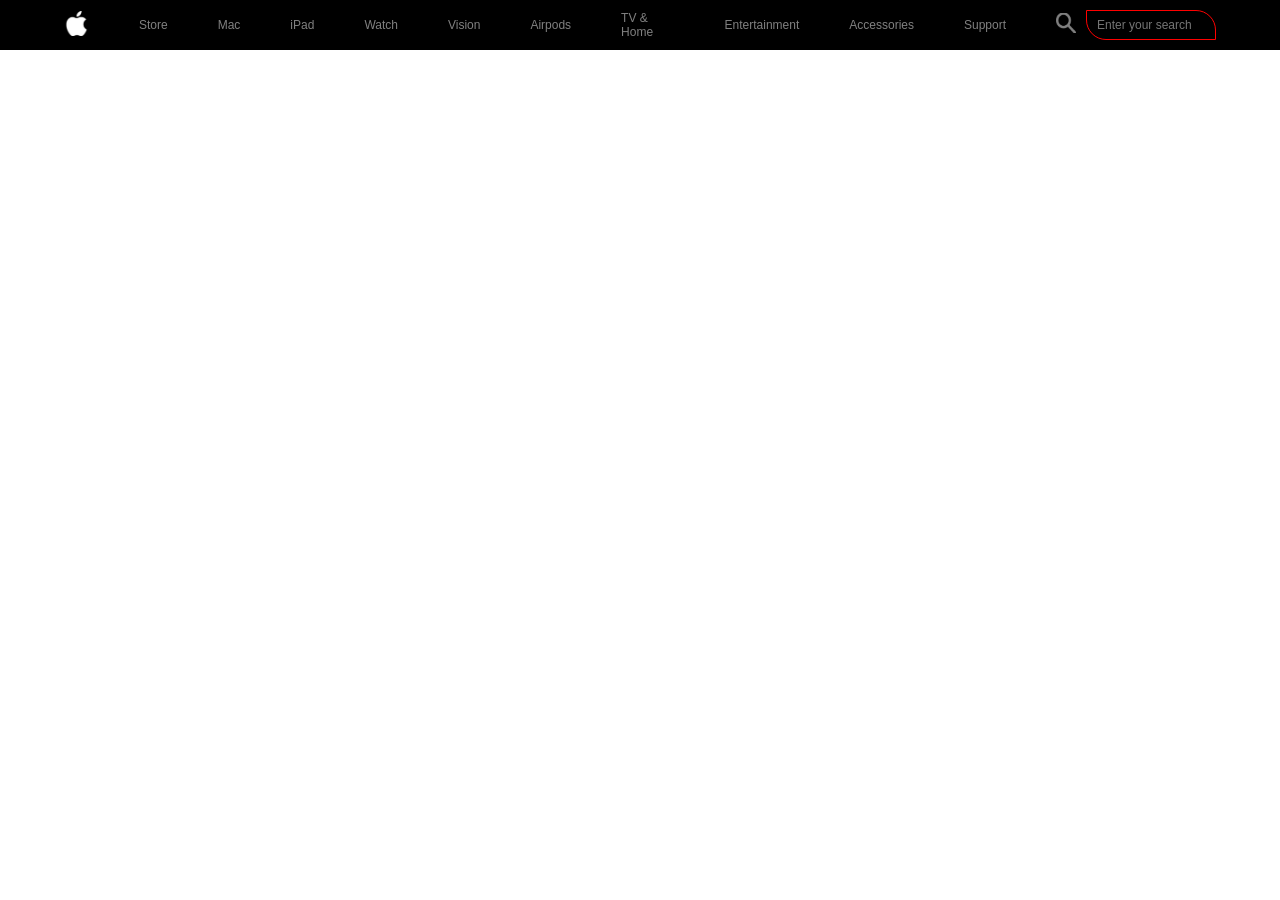
==== Apple-websites-assignment-9/index.html @ 5886b8c4 "process" ====
<!DOCTYPE html>
<html lang="en">
<head>
    <meta charset="UTF-8">
    <meta name="viewport" content="width=device-width, initial-scale=1.0">
    <title>Document</title>
    <link rel="stylesheet" href="style.css">
</head>
<body>
    <div class="container">
        <nav>
            <div class="navbar">
            <div class="logo">
                <img src="download.png" alt="">
            </div>
            <div class="list">
                <ul>
                    <li>Store</li>
                    <li>Mac</li>
                    <li>iPad</li>
                    <li>Watch</li>
                    <li>Vision</li>
                    <li>Airpods</li>
                    <li>TV & Home</li>
                    <li>Entertainment</li>
                    <li>Accessories</li>
                    <li>Support</li>
                </ul>

                <div class="search">
                    <div class="icon-search">
                        <img src="download (3).png" alt="">
                    </div>
                    <div class="search-input">
                        <input type="search" placeholder="Enter your search">
                    </div>
                </div>
            </div>
            </div>
        </nav>

        <div class="banner"></div>
    </div>
</body>
</html>
---- Apple-websites-assignment-9/style.css ----
* {
    padding: 0px;
    margin: 0px;
}

.container {
    width: 100%;
}

nav {
    width: 100%;
    height: 50px;
    background-color: black;
}

.navbar {
    width: 90%;
    height: 50px;
    display: flex;
    gap: 50px;
    margin: auto;
    align-items: center;
}

.list>ul {
    display: flex;
    gap: 50px;
    color:gray;
    font-size: 12px;
    align-items: center;
    font-family: arial;
    list-style: none;
}

.list>ul>li:hover{
    color: white;
    /* transform: calc(10px); */
}

.list {
    display: flex;
    gap: 50px;

}

.logo>img {
    width: 25px;
    height: 25px;
}
.search{
    display: flex;
    align-items: center;
    gap: 10px;
}
.icon-search>img{
    width: 20px;
    height: 20px;
}

.icon-search>img:hover{
    color: white;
}

.search-input>input{
    width: 130px;
    height: 30px;
    padding-left: 10px;
    font-size: 12px;
    border-top-right-radius:20px ;
    border-bottom-left-radius:20px ;
    border: 1px solid red;
    background-color:black;
}

.search-input>input:hover{
    border: 1px solid green;
}

.banner{
    background-image: url("");
    width: 100%;
    background-size: cover;
}
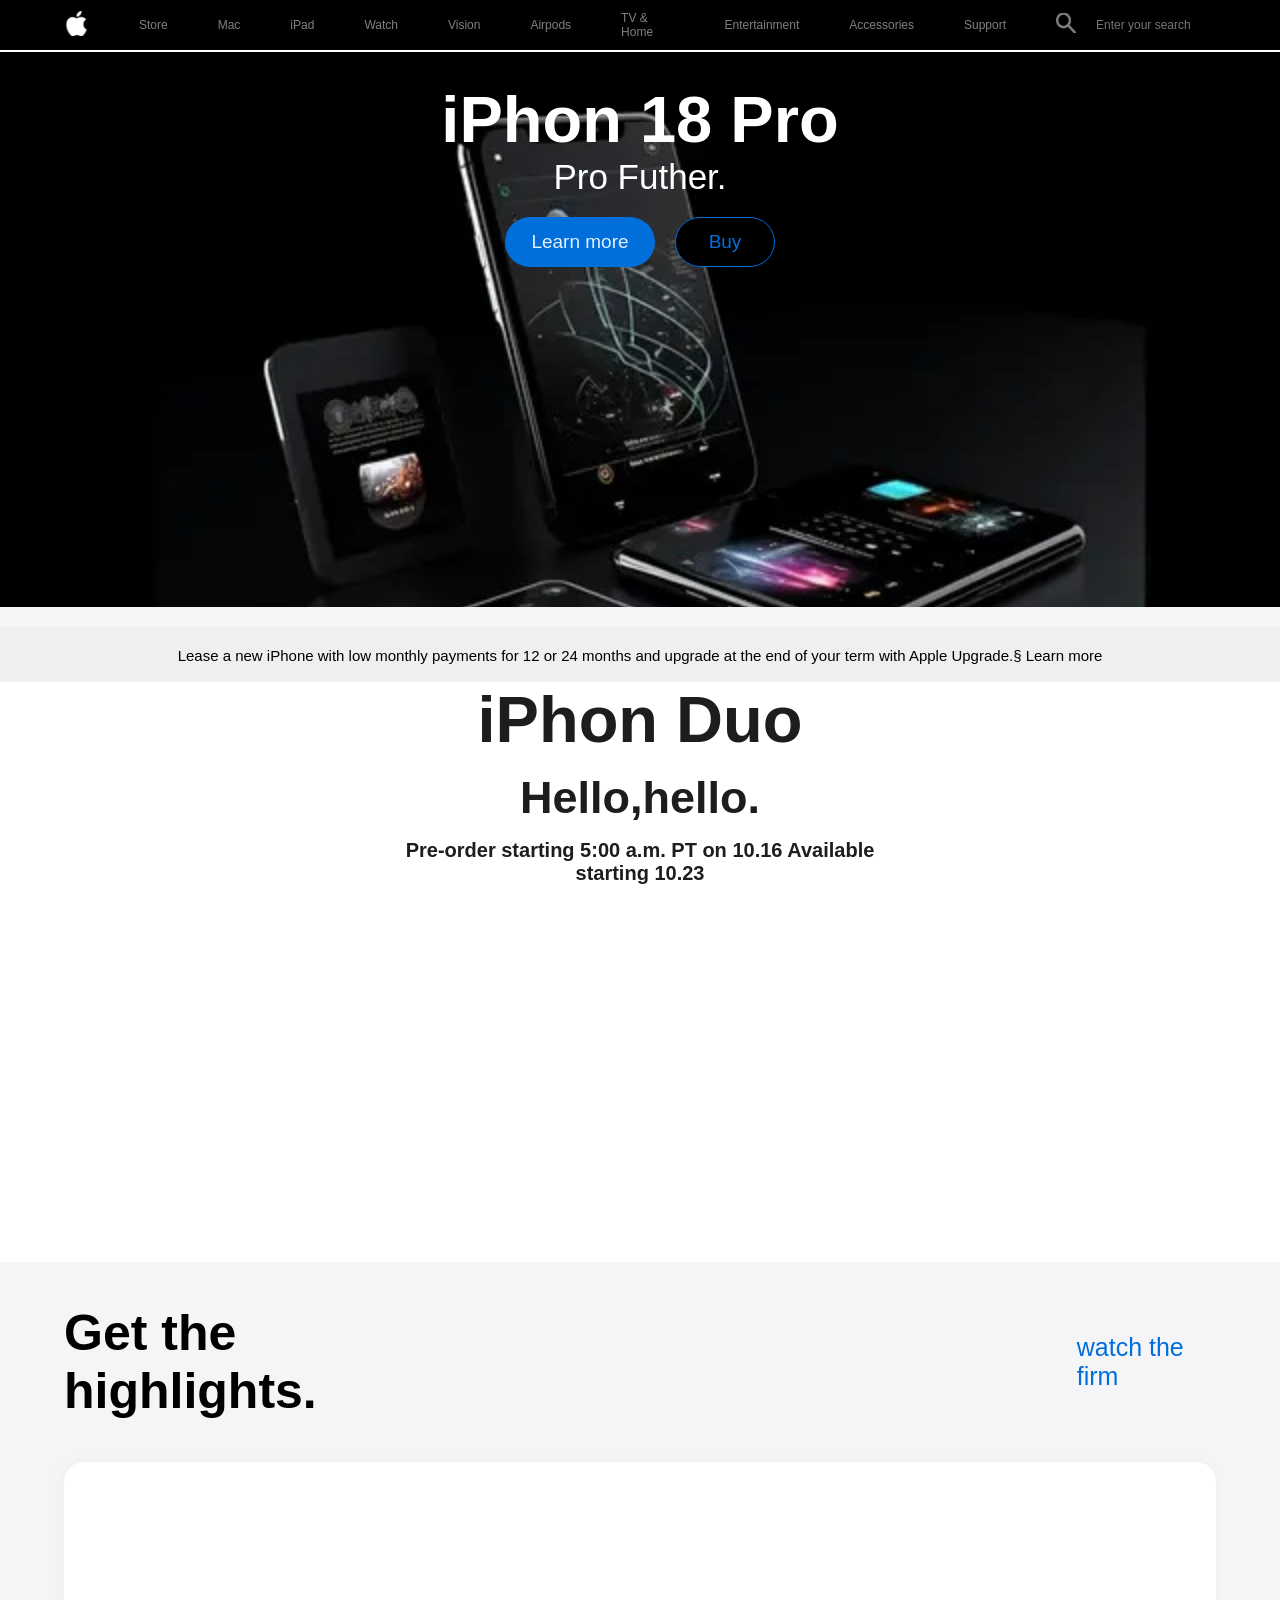
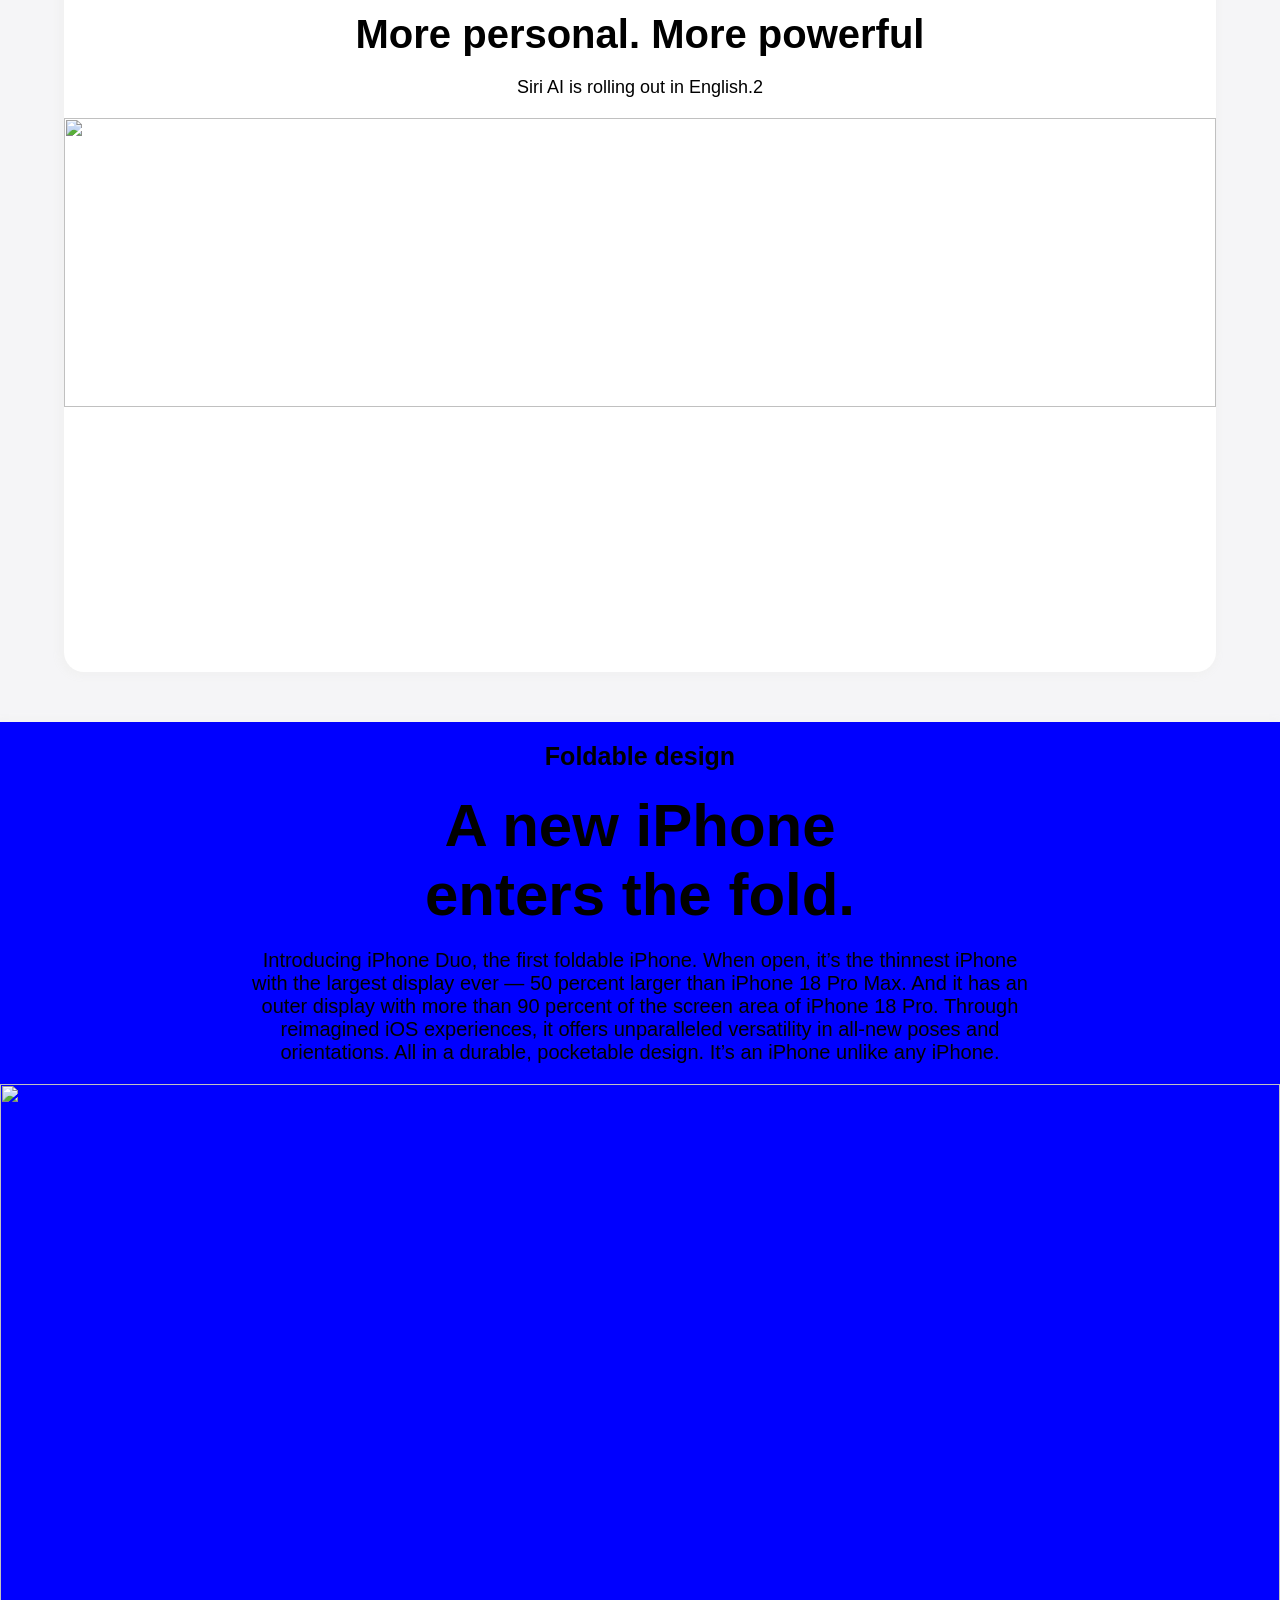
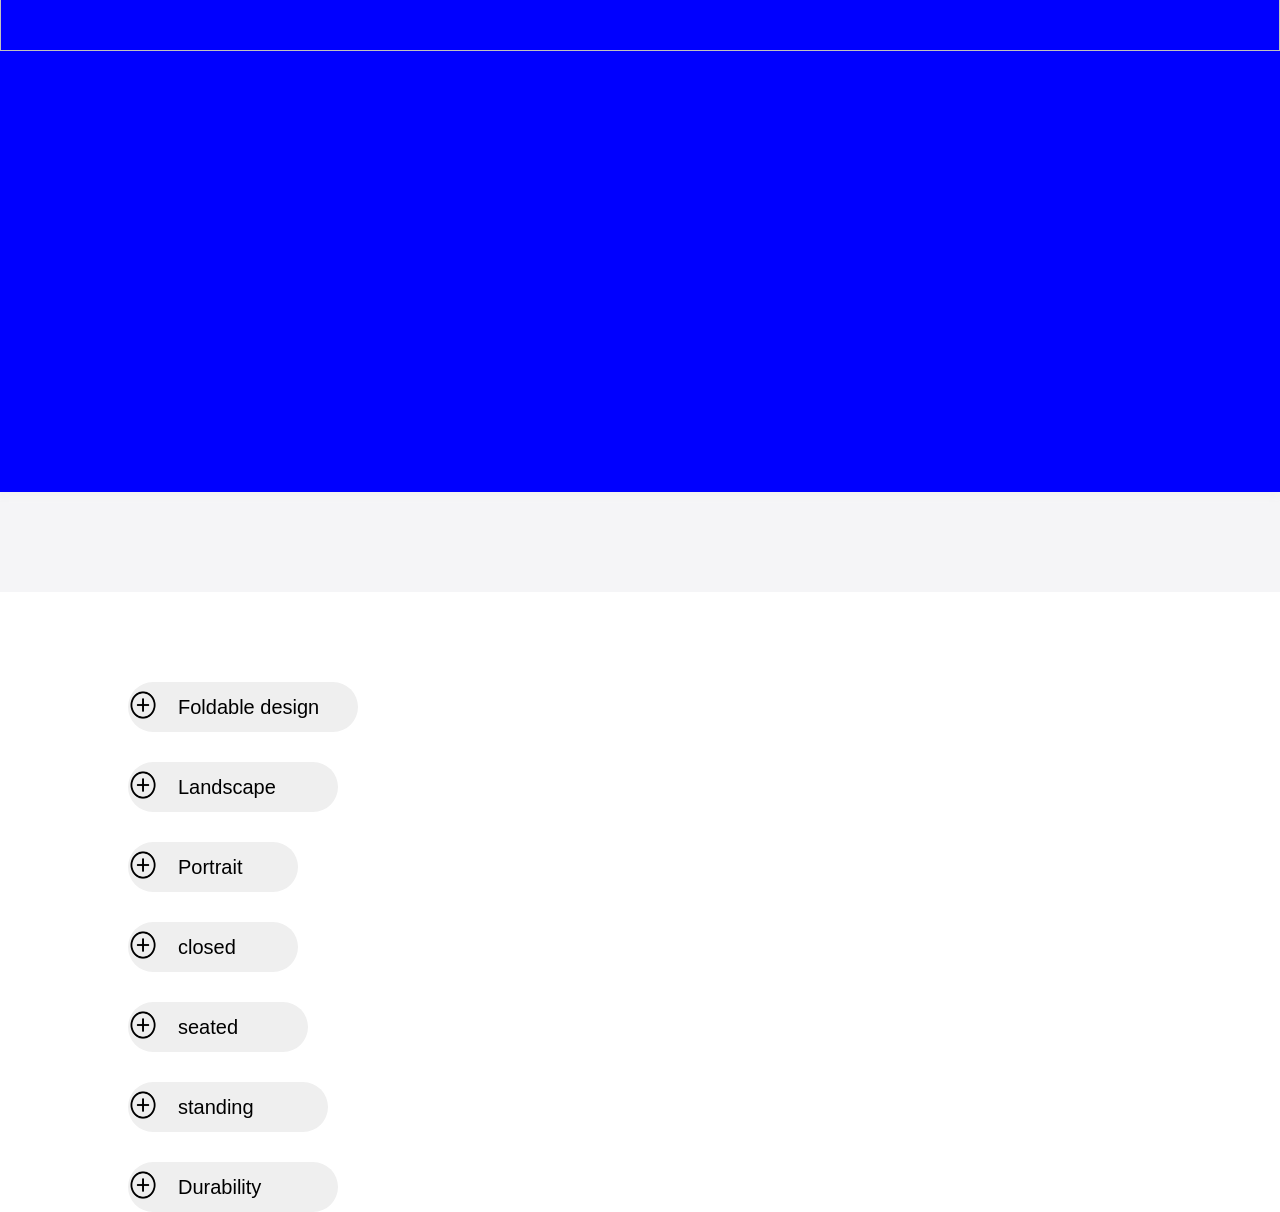
==== commit c7a556a0: "process" ====
--- a/Apple-websites-assignment-9/index.html
+++ b/Apple-websites-assignment-9/index.html
@@ -1,45 +1,178 @@
 <!DOCTYPE html>
 <html lang="en">
+
 <head>
     <meta charset="UTF-8">
     <meta name="viewport" content="width=device-width, initial-scale=1.0">
     <title>Document</title>
     <link rel="stylesheet" href="style.css">
 </head>
+
 <body>
     <div class="container">
+
         <nav>
             <div class="navbar">
-            <div class="logo">
-                <img src="download.png" alt="">
-            </div>
-            <div class="list">
-                <ul>
-                    <li>Store</li>
-                    <li>Mac</li>
-                    <li>iPad</li>
-                    <li>Watch</li>
-                    <li>Vision</li>
-                    <li>Airpods</li>
-                    <li>TV & Home</li>
-                    <li>Entertainment</li>
-                    <li>Accessories</li>
-                    <li>Support</li>
-                </ul>
+                <div class="logo">
+                    <img src="download.png" alt="">
+                </div>
+                <div class="list">
+                    <ul>
+                        <li>Store</li>
+                        <li>Mac</li>
+                        <li>iPad</li>
+                        <li>Watch</li>
+                        <li>Vision</li>
+                        <li>Airpods</li>
+                        <li>TV & Home</li>
+                        <li>Entertainment</li>
+                        <li>Accessories</li>
+                        <li>Support</li>
+                    </ul>
 
-                <div class="search">
-                    <div class="icon-search">
-                        <img src="download (3).png" alt="">
-                    </div>
-                    <div class="search-input">
-                        <input type="search" placeholder="Enter your search">
+                    <div class="search">
+                        <div class="icon-search">
+                            <img src="download (3).png" alt="">
+                        </div>
+                        <div class="search-input">
+                            <input type="search" placeholder="Enter your search">
+                        </div>
                     </div>
                 </div>
             </div>
-            </div>
         </nav>
 
-        <div class="banner"></div>
+        <hr>
+        <div class="banner">
+            <!-- <img src="pngtree-realistic-3d-renderings-of-isolated-black-smartphones-image_3785625.jpg" alt=""> -->
+
+            <h1>iPhon 18 Pro</h1>
+            <h2>Pro Futher.</h2>
+            <div class="banner-button">
+                <div class="button-ek">
+                    <button type="button">Learn more</button>
+                </div>
+                <div class="button-doo">
+                    <button type="button">Buy</button>
+                </div>
+            </div>
+        </div>
+        <div class="description">
+            <p>Lease a new iPhone with low monthly payments for 12 or 24 months and upgrade at the end of your term with
+                Apple Upgrade.§ Learn more</p>
+        </div>
+        <div class="content1">
+            <div class="cntr-box">
+                <h1>iPhon Duo</h1>
+                <h3>Hello,hello.</h3>
+                <p>Pre-order starting 5:00 a.m. PT on 10.16
+                    Available starting 10.23</p>
+                <img src="https://www.apple.com/v/iphone-duo/d/images/overview/media-hero/hero__dbnzxlb3ia2q_large.jpg"
+                    alt="">
+            </div>
+        </div>
+
+        <div class="content2">
+            <div class="content2-text">
+                <div class="text-heading">
+                    <h1>Get the highlights.</h1>
+                </div>
+                <div class="text-a">
+                    <a href="watch the firm">watch the firm</a>
+                </div>
+            </div>
+            <div class="box-grid">
+                <div class="grid">
+                    <div class="box">
+                        <h1>More personal. More powerful</h1>
+                        <p>Siri AI is rolling out in English.2
+                        </p>
+                        <img src="https://www.apple.com/v/iphone-duo/d/images/overview/highlights/siri__bklrx9fgx0pe_large.jpg" alt="">
+                    </div>
+                    <!-- <div class="box"></div> -->
+                </div>
+            </div>
+        </div>
     </div>
+
+    <div class="content3">
+            <h4>Foldable design</h4>
+            <h1>A new iPhone <br> enters the fold.</h1>
+            <p>Introducing iPhone Duo, the first foldable iPhone. When open, it’s the thinnest iPhone <br> with the largest display ever — 50 percent larger than iPhone 18 Pro Max. And it has an <br> outer display with more than 90 percent of the screen area of iPhone 18 Pro. Through <br> reimagined iOS experiences, it offers unparalleled versatility in all-new poses and <br> orientations. All in a durable, pocketable design. It’s an iPhone unlike any iPhone.</p>
+
+            <img src="https://www.apple.com/v/iphone-duo/d/images/overview/design/design_endframe__csvxe3ut4a6a_large.jpg" alt="">
+        </div>
+
+        <div class="content4">
+            <div class="content-image">
+                <div class="main-button-div">
+                <button type="button" class="button1
+                 button ">
+                 <div class="btn-img">
+                    <img src="download (1).png" alt="">
+                 </div>
+                 <div class="btn-text">
+                    <p>Foldable design</p>
+                    </div>
+                </button>
+                <button type="button" class="button2 button ">
+                    <div class="btn-img">
+                        <img src="download (1).png" alt="">
+                    </div>
+                    <div class="btn-text">
+                    <p>Landscape</p>
+                    </div>
+                </button>
+                <button type="button" class="button3 button ">
+                    <div class="btn-img">
+                        <img src="download (1).png" alt="">
+                    </div>
+                    <div class="btn-text">
+                    <p>Portrait</p>
+                    </div>
+                </button>
+                <button type="button" class="button4 button ">
+                    <div class="btn-img">
+                        <img src="download (1).png" alt="">
+                    </div>
+                    <div class="btn-text">
+                    <p>closed</p>
+                    </div>
+                </button>
+                <button type="button" class="button5 button ">
+                    <div class="btn-img">
+                        <img src="download (1).png" alt="">
+                    </div>
+                    <div class="btn-text">
+                    <p>seated</p>
+                    </div>
+                </button>
+                <button type="button" class="button6 button"> 
+                    <div class="btn-img">
+                        <img src="download (1).png" alt="">
+                    </div>
+                    <div class="btn-text">
+                    <p>standing</p>
+                    </div>
+                </button>
+                <button type="button" class="button7
+                 button"> 
+                 <div class="btn-img">
+                    <img src="download (1).png" alt="">
+                 </div>
+                 <div class="btn-text">
+                    <p>Durability</p>  
+                    </div>             
+                </button>
+                </div>
+                <!-- <div class="img">
+                   <img src="https://www.apple.com/v/iphone-duo/d/images/overview/product-viewer/display__bx48n0ntsgvm_large.jpg" alt="">
+                </div> -->
+            </div>
+            
+        </div>
+    </div>
+     
 </body>
+
 </html>
--- a/Apple-websites-assignment-9/style.css
+++ b/Apple-websites-assignment-9/style.css
@@ -3,6 +3,10 @@
     margin: 0px;
 }
 
+body {
+    background-color: rgb(245, 245, 247);
+}
+
 .container {
     width: 100%;
 }
@@ -25,14 +29,14 @@
 .list>ul {
     display: flex;
     gap: 50px;
-    color:gray;
+    color: gray;
     font-size: 12px;
     align-items: center;
     font-family: arial;
     list-style: none;
 }
 
-.list>ul>li:hover{
+.list>ul>li:hover {
     color: white;
     /* transform: calc(10px); */
 }
@@ -47,37 +51,360 @@
     width: 25px;
     height: 25px;
 }
-.search{
+
+.search {
     display: flex;
     align-items: center;
     gap: 10px;
 }
-.icon-search>img{
+
+.icon-search>img {
     width: 20px;
     height: 20px;
 }
 
-.icon-search>img:hover{
+.icon-search:hover {
     color: white;
 }
 
-.search-input>input{
+.search-input>input {
     width: 130px;
     height: 30px;
     padding-left: 10px;
     font-size: 12px;
-    border-top-right-radius:20px ;
-    border-bottom-left-radius:20px ;
+    border-top-right-radius: 20px;
+    border-bottom-left-radius: 20px;
+    border: none;
+    background-color: black;
+}
+
+hr {
+    border: 1px solid white;
+}
+
+.search-input>input:hover {
     border: 1px solid red;
-    background-color:black;
-}
-
-.search-input>input:hover{
-    border: 1px solid green;
-}
-
-.banner{
-    background-image: url("");
+}
+
+.banner {
+    background-image: url("pngtree-group-of-black-phones-shown-with-their-screens-and-data-image_2611806.jpg");
     width: 100%;
     background-size: cover;
+    height: 525px;
+    padding-top: 30px;
+    opacity: 10;
+}
+
+.banner-button {
+    display: flex;
+    align-items: center;
+    justify-content: center;
+    margin-top: 20px;
+    gap: 20px;
+}
+
+.button-ek>button {
+    width: 150px;
+    height: 50px;
+    background-color: #006EDB;
+    border-radius: 50px;
+    border: none;
+    font-family: arial;
+    color: #e2f1ff;
+    font-size: 19px;
+}
+
+.button-ek>button:hover {
+    background-color: #0076DF;
+}
+
+.button-doo>button {
+    width: 100px;
+    height: 50px;
+    border-radius: 50px;
+    border: 1.5px solid #006EDB;
+    background-color: black;
+    color: #006EDB;
+    font-family: arial;
+    font-size: 19px;
+}
+
+.button-doo>button:hover {
+    color: #e2f1ff;
+    background-color: #006EDB;
+}
+
+.banner>h2 {
+    color: white;
+    font-family: arial;
+    font-size: 35px;
+    text-align: center;
+    font-weight: 500;
+}
+
+.banner>h1 {
+    color: white;
+    font-family: arial;
+    font-size: 65px;
+    text-align: center;
+    font-weight: bold;
+}
+
+.content1 {
+    width: 100%;
+    height: 580px;
+    background-color: white;
+}
+
+.cntr-box {
+    margin: auto;
+    width: 40%;
+    height: 100%;
+    /* background-color: #006EDB; */
+}
+
+.cntr-box>h1 {
+    color: rgb(29, 29, 31);
+    font-family: arial;
+    font-size: 65px;
+    text-align: center;
+    font-weight: bold;
+
+}
+
+.cntr-box>h3 {
+    color: rgb(29, 29, 31);
+    font-family: arial;
+    font-size: 45px;
+    text-align: center;
+    font-weight: bold;
+    margin-top: 15px;
+}
+
+.cntr-box>p {
+    color: rgb(29, 29, 31);
+    font-family: arial;
+    font-size: 20px;
+    text-align: center;
+    font-weight: bold;
+    margin-top: 15px;
+}
+
+.cntr-box>img {
+    width: 100%;
+    margin-top: 15px;
+    height: auto;
+}
+
+.description {
+    width: 100%;
+    height: 35px;
+    background-color: rgb(240, 238, 238);
+    margin-top: 20px;
+    padding-top: 20px;
+}
+
+.description>p {
+    text-align: center;
+    color: black;
+    font-family: arial;
+    font-size: 15px;
+}
+
+.content2-text {
+    display: flex;
+    align-items: center;
+    gap: 620px;
+    width: 90%;
+    height: 200px;
+    margin: auto;
+}
+
+.text-heading>h1 {
+    font-family: arial;
+    font-size: 50px;
+}
+
+.text-a>a:hover {
+    text-decoration: underline;
+}
+
+.text-a>a {
+    width: 50px;
+    height: 50px;
+    font-size: 25px;
+    font-family: arial;
+    text-decoration: none;
+    color: #006EDB;
+}
+
+.box-grid {
+    /* margin-top: 25px; */
+    width: 100%;
+    height: auto;
+    margin: auto;
+    /* background-color: red; */
+}
+
+.grid {
+    width: 90%;
+    height: auto;
+    display: flex;
+    /* grid-template-columns: 1fr 1fr; */
+
+    gap: 20px;
+    margin: auto;
+    /* background-color: green; */
+}
+
+.box {
+    width: 100%;
+    height: 90vh;
+    background-color: white;
+    box-shadow: -2px 1px 8px 3px #f1f1f1;
+    border-radius: 20px;
+}
+
+.box>h1 {
+    text-align: center;
+    font-family: arial;
+    font-size: 40px;
+    margin-top: 150px;
+}
+
+.box>p {
+    text-align: center;
+    font-family: arial;
+    font-size: 18px;
+    margin: 20px;
+}
+
+.box>img {
+    width: 100%;
+    height: 289px;
+    margin: auto;
+}
+
+.content3 {
+    width: 100%;
+    height: 150vh;
+    background-color: blue;
+    box-shadow: -2px 1px 8px 3px #f1f1f1;
+    margin: auto;
+    padding-top: 20px;
+    margin-top: 50px;
+}
+
+.content3>h3 {
+    text-align: center;
+    margin-top: 20px;
+}
+
+.content3>h4 {
+    text-align: center;
+    font-family: arial;
+    font-size: 25px;
+    font-weight: 600;
+}
+
+
+.content3>h1 {
+    text-align: center;
+    margin-top: 20px;
+    font-family: arial;
+    font-size: 60px;
+}
+
+.content3>p {
+    text-align: center;
+    margin-top: 20px;
+    font-family: arial;
+    font-size: 20px;
+}
+
+.content3>img {
+    margin-top: 20px;
+    text-align: center;
+    font-family: arial;
+    width: 100%;
+    height: 567px;
+}
+
+.content4 {
+    width: 100%;
+    height: auto;
+    background-color:white;
+    margin-top: 100px;
+    display: flex;
+    justify-content: space-around;
+}
+.main-button-div{
+    display: flex;
+    flex-direction: column;
+    gap: 30px;
+    margin-top: 90px;
+}
+.content-image {
+    width: 80%;
+    margin: auto;
+    /* padding-top: 40px; */
+    background-image: url("https://www.apple.com/v/iphone-duo/d/images/overview/product-viewer/display__bx48n0ntsgvm_large.jpg");
+    display: flex;
+    /* background-color: green; */
+    /* margin-top: 50px; */
+    justify-content: space-between;
+}
+.button:hover{
+    cursor: pointer;
+    background-color: rgba(224, 224, 224, 0.932);
+        box-shadow: -2px 1px 8px 3px #f1f1f1;
+}
+button {
+    width: 250px;
+    height: 50px;
+    border-radius: 50px;
+    border: none;
+    font-size: 20px;
+}
+.button1{
+    width: 230px;
+}
+.button2{
+    width: 210px;
+}
+
+.button3{
+    width: 170px;
+}
+
+.button4{
+    width: 170px;
+}
+
+.button5{
+    width: 180px;
+}
+
+.button6{
+    width: 200px;
+}
+
+.button7{
+    width: 210px;
+}
+
+.button {
+    display: flex;
+    align-items: center;
+    gap: 20px;
+}
+
+.btn-img>img {
+    width: 30px;
+    height: 30px;
+}
+
+.img>img {
+    width: 400px;
+
 }
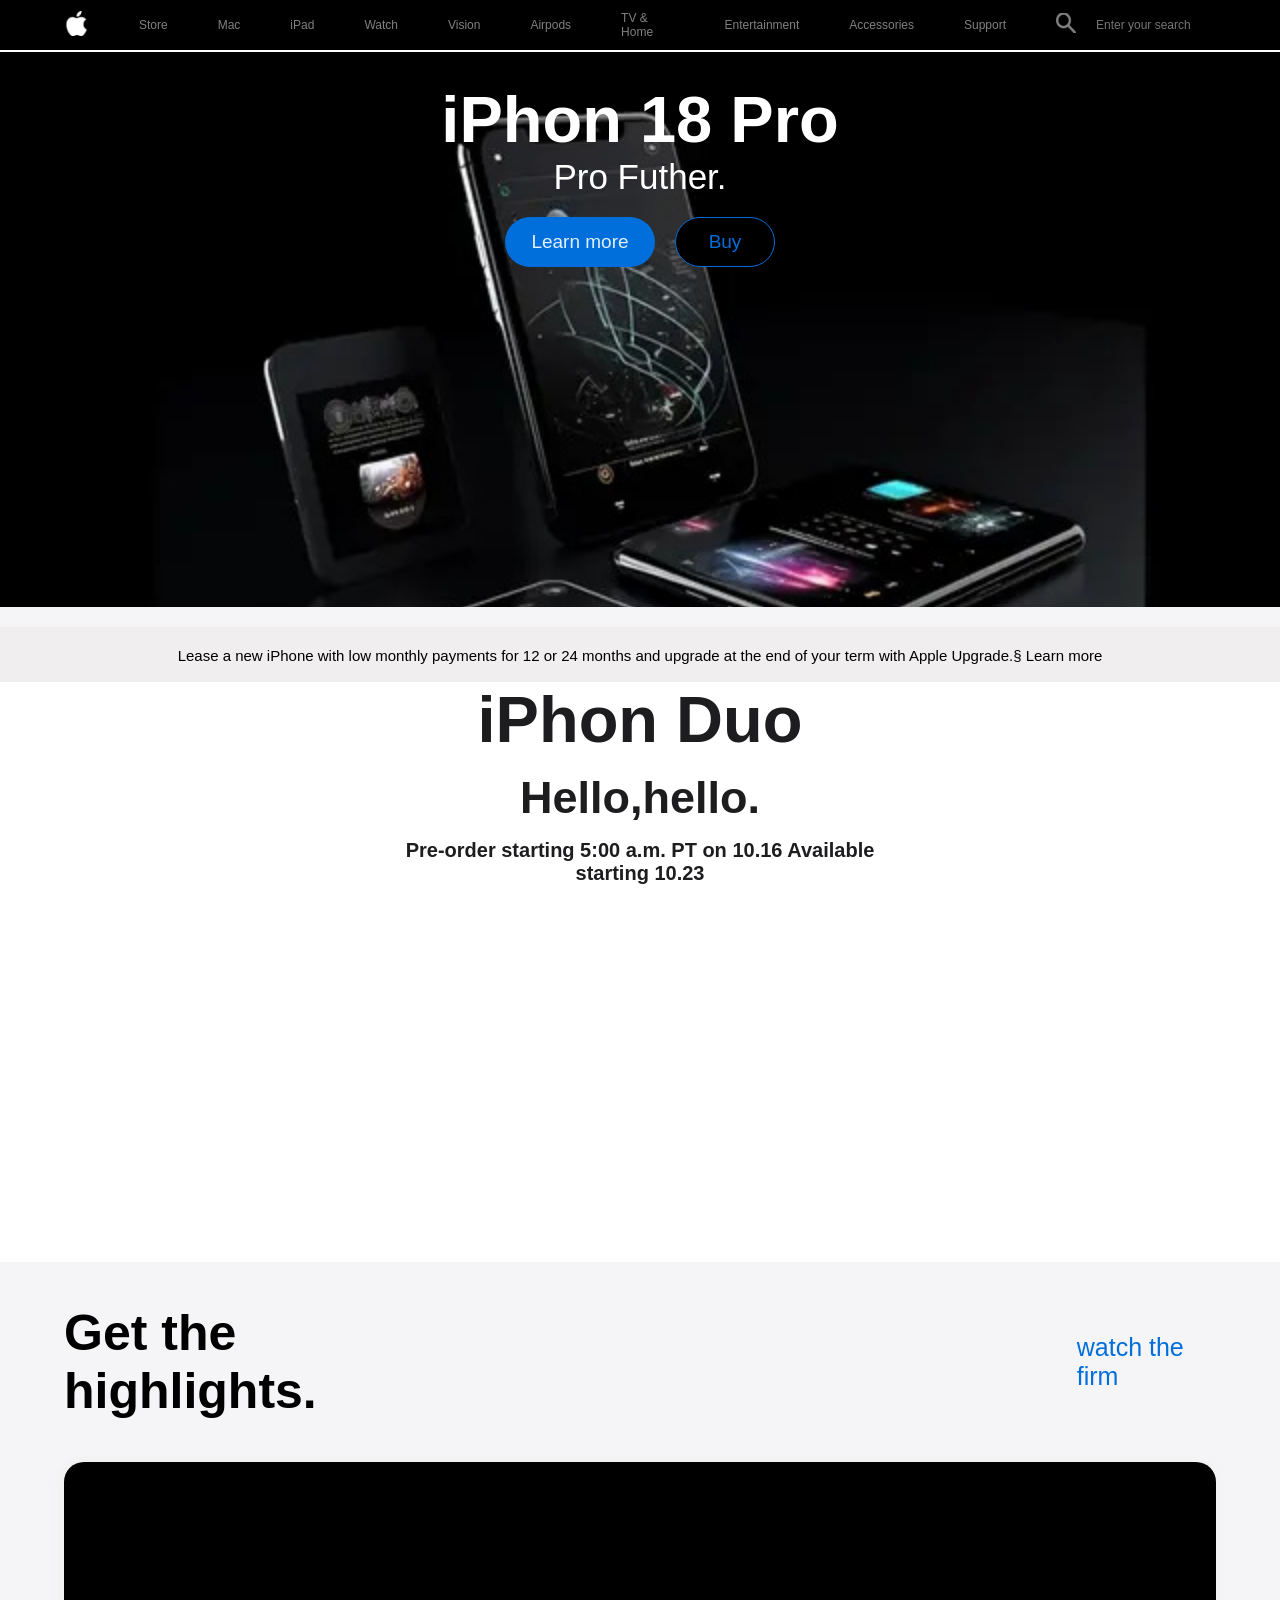
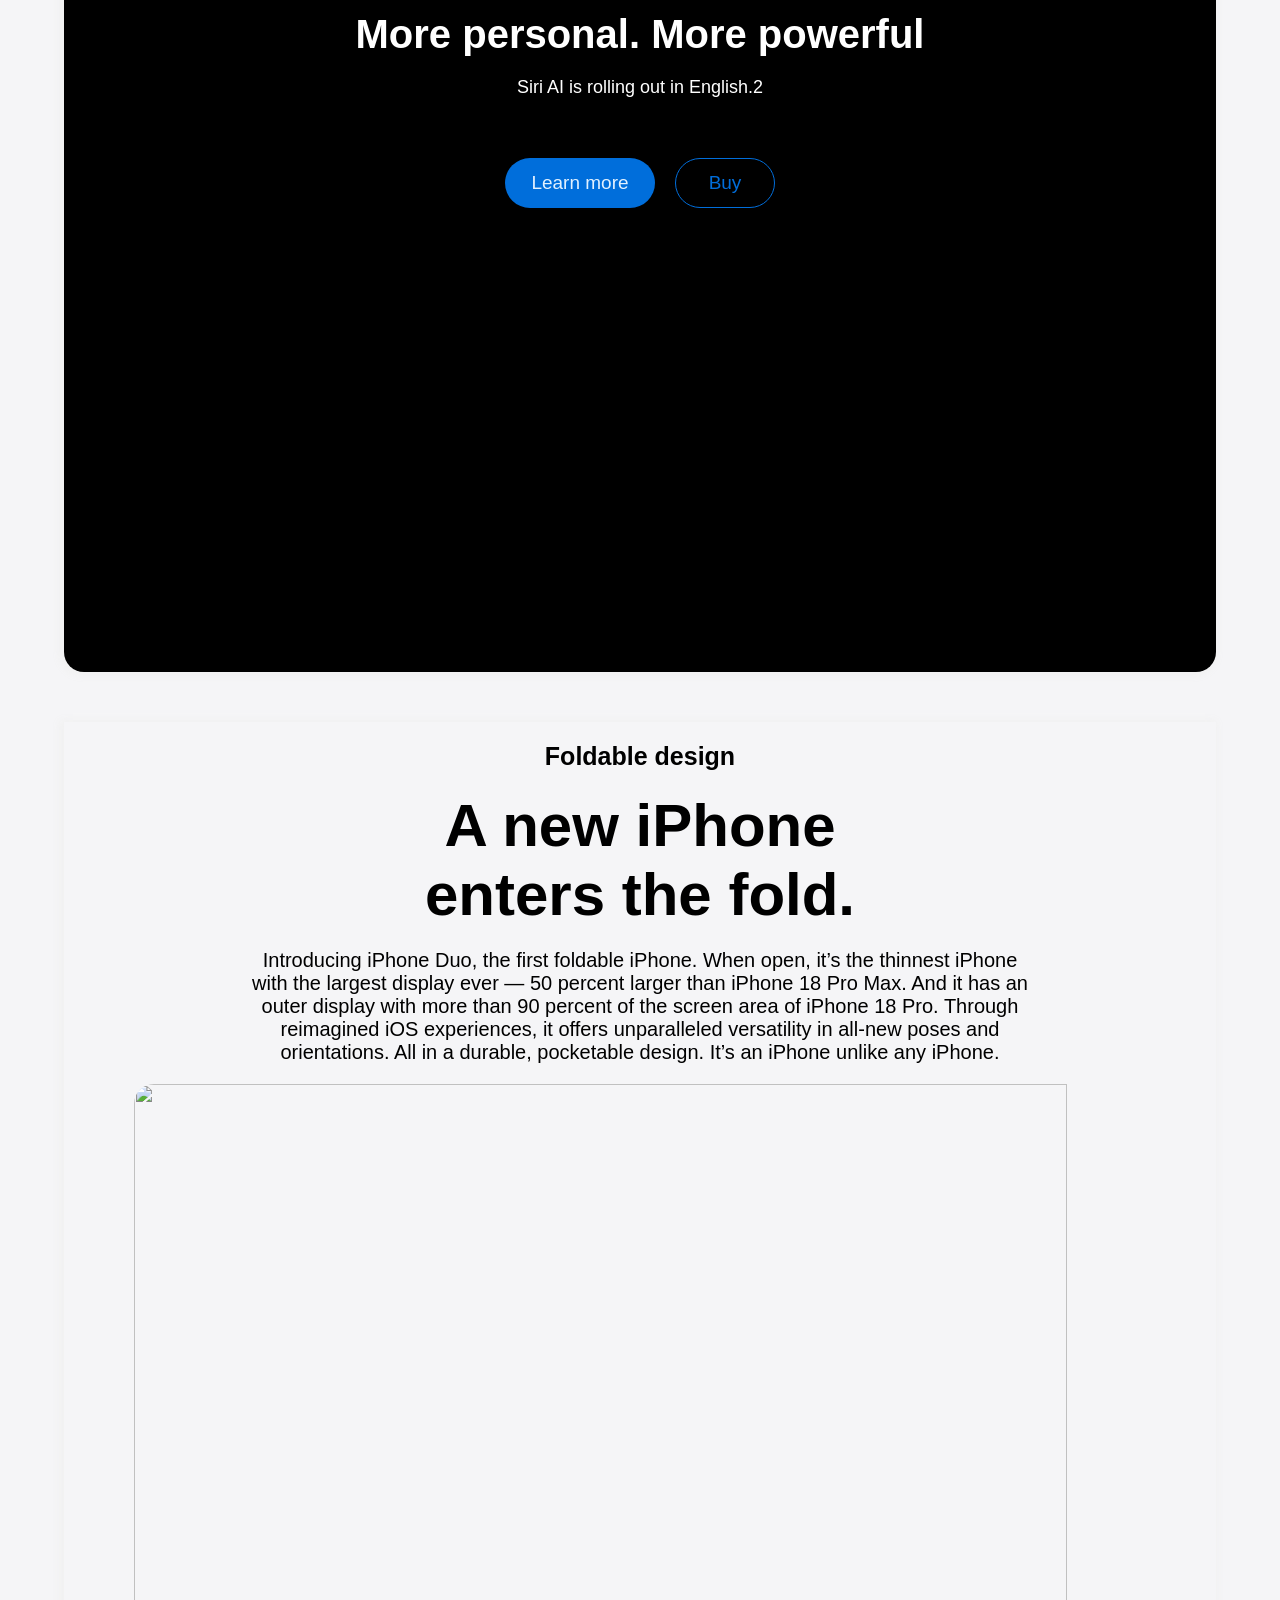
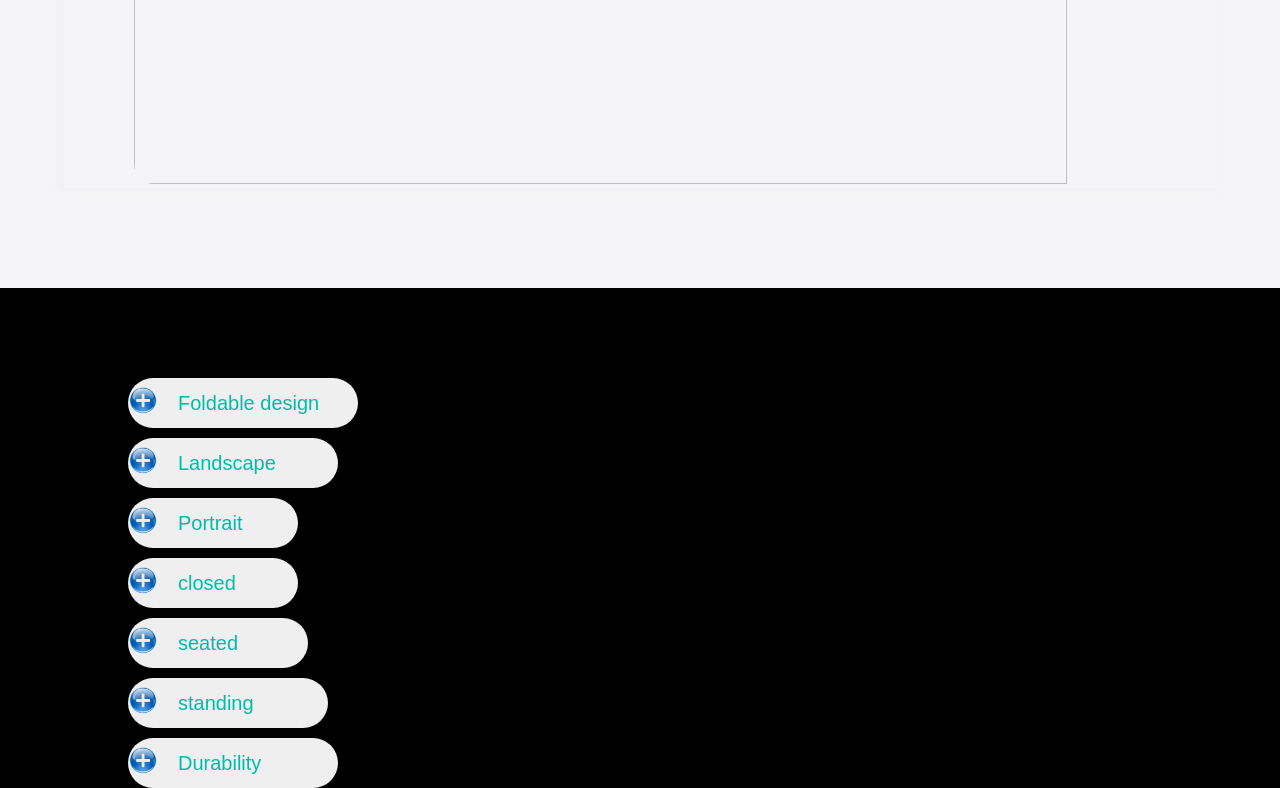
==== commit 147a676a: "process" ====
--- a/Apple-websites-assignment-9/index.html
+++ b/Apple-websites-assignment-9/index.html
@@ -87,7 +87,15 @@
                         <h1>More personal. More powerful</h1>
                         <p>Siri AI is rolling out in English.2
                         </p>
-                        <img src="https://www.apple.com/v/iphone-duo/d/images/overview/highlights/siri__bklrx9fgx0pe_large.jpg" alt="">
+                        <div class="banner-button margin">
+                            <div class="button-ek">
+                                <button type="button">Learn more</button>
+                            </div>
+                            <div class="button-doo">
+                                <button type="button">Buy</button>
+                            </div>
+                        </div>
+
                     </div>
                     <!-- <div class="box"></div> -->
                 </div>
@@ -96,23 +104,26 @@
     </div>
 
     <div class="content3">
-            <h4>Foldable design</h4>
-            <h1>A new iPhone <br> enters the fold.</h1>
-            <p>Introducing iPhone Duo, the first foldable iPhone. When open, it’s the thinnest iPhone <br> with the largest display ever — 50 percent larger than iPhone 18 Pro Max. And it has an <br> outer display with more than 90 percent of the screen area of iPhone 18 Pro. Through <br> reimagined iOS experiences, it offers unparalleled versatility in all-new poses and <br> orientations. All in a durable, pocketable design. It’s an iPhone unlike any iPhone.</p>
+        <h4>Foldable design</h4>
+        <h1>A new iPhone <br> enters the fold.</h1>
+        <p>Introducing iPhone Duo, the first foldable iPhone. When open, it’s the thinnest iPhone <br> with the largest
+            display ever — 50 percent larger than iPhone 18 Pro Max. And it has an <br> outer display with more than 90
+            percent of the screen area of iPhone 18 Pro. Through <br> reimagined iOS experiences, it offers unparalleled
+            versatility in all-new poses and <br> orientations. All in a durable, pocketable design. It’s an iPhone
+            unlike any iPhone.</p>
+       <img src="https://is1-ssl.mzstatic.com/image/thumb/Features211/v4/e9/7b/bd/e97bbd89-c9ae-c79f-b533-bb9a806e5bf0/f81d102b-27cf-4041-814e-89a13fa320e3.png/226x226sr.jpg" alt>
+    </div>
 
-            <img src="https://www.apple.com/v/iphone-duo/d/images/overview/design/design_endframe__csvxe3ut4a6a_large.jpg" alt="">
-        </div>
-
-        <div class="content4">
-            <div class="content-image">
-                <div class="main-button-div">
+    <div class="content4">
+        <div class="content-image">
+            <div class="main-button-div">
                 <button type="button" class="button1
                  button ">
-                 <div class="btn-img">
-                    <img src="download (1).png" alt="">
-                 </div>
-                 <div class="btn-text">
-                    <p>Foldable design</p>
+                    <div class="btn-img">
+                        <img src="download (1).png" alt="">
+                    </div>
+                    <div class="btn-text">
+                        <p>Foldable design</p>
                     </div>
                 </button>
                 <button type="button" class="button2 button ">
@@ -120,7 +131,7 @@
                         <img src="download (1).png" alt="">
                     </div>
                     <div class="btn-text">
-                    <p>Landscape</p>
+                        <p>Landscape</p>
                     </div>
                 </button>
                 <button type="button" class="button3 button ">
@@ -128,7 +139,7 @@
                         <img src="download (1).png" alt="">
                     </div>
                     <div class="btn-text">
-                    <p>Portrait</p>
+                        <p>Portrait</p>
                     </div>
                 </button>
                 <button type="button" class="button4 button ">
@@ -136,7 +147,7 @@
                         <img src="download (1).png" alt="">
                     </div>
                     <div class="btn-text">
-                    <p>closed</p>
+                        <p>closed</p>
                     </div>
                 </button>
                 <button type="button" class="button5 button ">
@@ -144,35 +155,35 @@
                         <img src="download (1).png" alt="">
                     </div>
                     <div class="btn-text">
-                    <p>seated</p>
+                        <p>seated</p>
                     </div>
                 </button>
-                <button type="button" class="button6 button"> 
+                <button type="button" class="button6 button">
                     <div class="btn-img">
                         <img src="download (1).png" alt="">
                     </div>
                     <div class="btn-text">
-                    <p>standing</p>
+                        <p>standing</p>
                     </div>
                 </button>
                 <button type="button" class="button7
-                 button"> 
-                 <div class="btn-img">
-                    <img src="download (1).png" alt="">
-                 </div>
-                 <div class="btn-text">
-                    <p>Durability</p>  
-                    </div>             
+                 button">
+                    <div class="btn-img">
+                        <img src="download (1).png" alt="">
+                    </div>
+                    <div class="btn-text">
+                        <p>Durability</p>
+                    </div>
                 </button>
-                </div>
-                <!-- <div class="img">
+            </div>
+            <!-- <div class="img">
                    <img src="https://www.apple.com/v/iphone-duo/d/images/overview/product-viewer/display__bx48n0ntsgvm_large.jpg" alt="">
                 </div> -->
-            </div>
-            
         </div>
+
     </div>
-     
+    </div>
+
 </body>
 
 </html>
--- a/Apple-websites-assignment-9/style.css
+++ b/Apple-websites-assignment-9/style.css
@@ -260,9 +260,10 @@
 .box {
     width: 100%;
     height: 90vh;
-    background-color: white;
+    background-color: black;
     box-shadow: -2px 1px 8px 3px #f1f1f1;
     border-radius: 20px;
+    background-image: url("https://www.apple.com/v/apple-watch-series-12/b/images/overview/highlights/highlights_siri_ai_endframe__4asbndv8az6a_large.avif");
 }
 
 .box>h1 {
@@ -270,13 +271,17 @@
     font-family: arial;
     font-size: 40px;
     margin-top: 150px;
-}
-
+    color: white;
+}
+.margin{
+    margin-top: 60px;
+}
 .box>p {
     text-align: center;
     font-family: arial;
     font-size: 18px;
     margin: 20px;
+    color: white;
 }
 
 .box>img {
@@ -287,12 +292,13 @@
 
 .content3 {
     width: 100%;
-    height: 150vh;
-    background-color: blue;
+    height: auto;
+    /* background-color: blue; */
     box-shadow: -2px 1px 8px 3px #f1f1f1;
     margin: auto;
     padding-top: 20px;
     margin-top: 50px;
+    background-color: ;
 }
 
 .content3>h3 {
@@ -322,18 +328,23 @@
     font-size: 20px;
 }
 
+.content3{
+    width: 90%;
+}
+
 .content3>img {
     margin-top: 20px;
-    text-align: center;
-    font-family: arial;
-    width: 100%;
-    height: 567px;
+    font-family: arial;
+    width: 90%;
+    height:700px;
+    margin-left: 70px;
+    border-radius: 20px;
 }
 
 .content4 {
     width: 100%;
     height: auto;
-    background-color:white;
+    background-color:black;
     margin-top: 100px;
     display: flex;
     justify-content: space-around;
@@ -341,14 +352,14 @@
 .main-button-div{
     display: flex;
     flex-direction: column;
-    gap: 30px;
+    gap: 10px;
     margin-top: 90px;
 }
 .content-image {
     width: 80%;
     margin: auto;
     /* padding-top: 40px; */
-    background-image: url("https://www.apple.com/v/iphone-duo/d/images/overview/product-viewer/display__bx48n0ntsgvm_large.jpg");
+    background-image: url("https://www.apple.com/v/apple-watch-series-12/b/images/overview/readiness/fitness_hero__5h67iklblz62_large.avif");
     display: flex;
     /* background-color: green; */
     /* margin-top: 50px; */
@@ -356,15 +367,18 @@
 }
 .button:hover{
     cursor: pointer;
-    background-color: rgba(224, 224, 224, 0.932);
-        box-shadow: -2px 1px 8px 3px #f1f1f1;
+    background-color: white;
+        /* box-shadow: -2px 1px 8px 3px #f1f1f1; */
+        border: 2px solid #019e8e;
 }
 button {
     width: 250px;
     height: 50px;
     border-radius: 50px;
+    color:#00bdab;
     border: none;
     font-size: 20px;
+    background-color: white);
 }
 .button1{
     width: 230px;
@@ -407,4 +421,60 @@
 .img>img {
     width: 400px;
 
-}+}
+
+@media only screen and (max-width:1052px){
+    .search{
+        display: none;
+    }
+    .text-heading>h1{
+        font-size: 30px;
+    }
+    .content2-text{
+        gap: 500px;
+    }
+
+.content-image {
+    width: 90%;
+}
+}
+
+@media only screen and (max-width:931px){
+    .list>ul{
+        gap: 40px;
+        font-size: 10px;
+    }
+
+    .text-heading>h1{
+        font-size: 20px;
+    }
+
+    .content2-text{
+        gap: 500px;
+    }
+    .content4{
+        margin-top: -70px;
+    }
+}
+
+@media only screen and (max-width:782px){
+    .list>ul{
+        gap: 30px;
+        font-size: 10px;
+    }
+.description>p{
+    font-size: 12px;
+}
+
+.text-heading>h1{
+        font-size: 18px;
+    }
+
+    .content2-text{
+        gap: 420px;
+    }
+
+    .text-a>a{
+        font-size: 17px;
+    }
+}
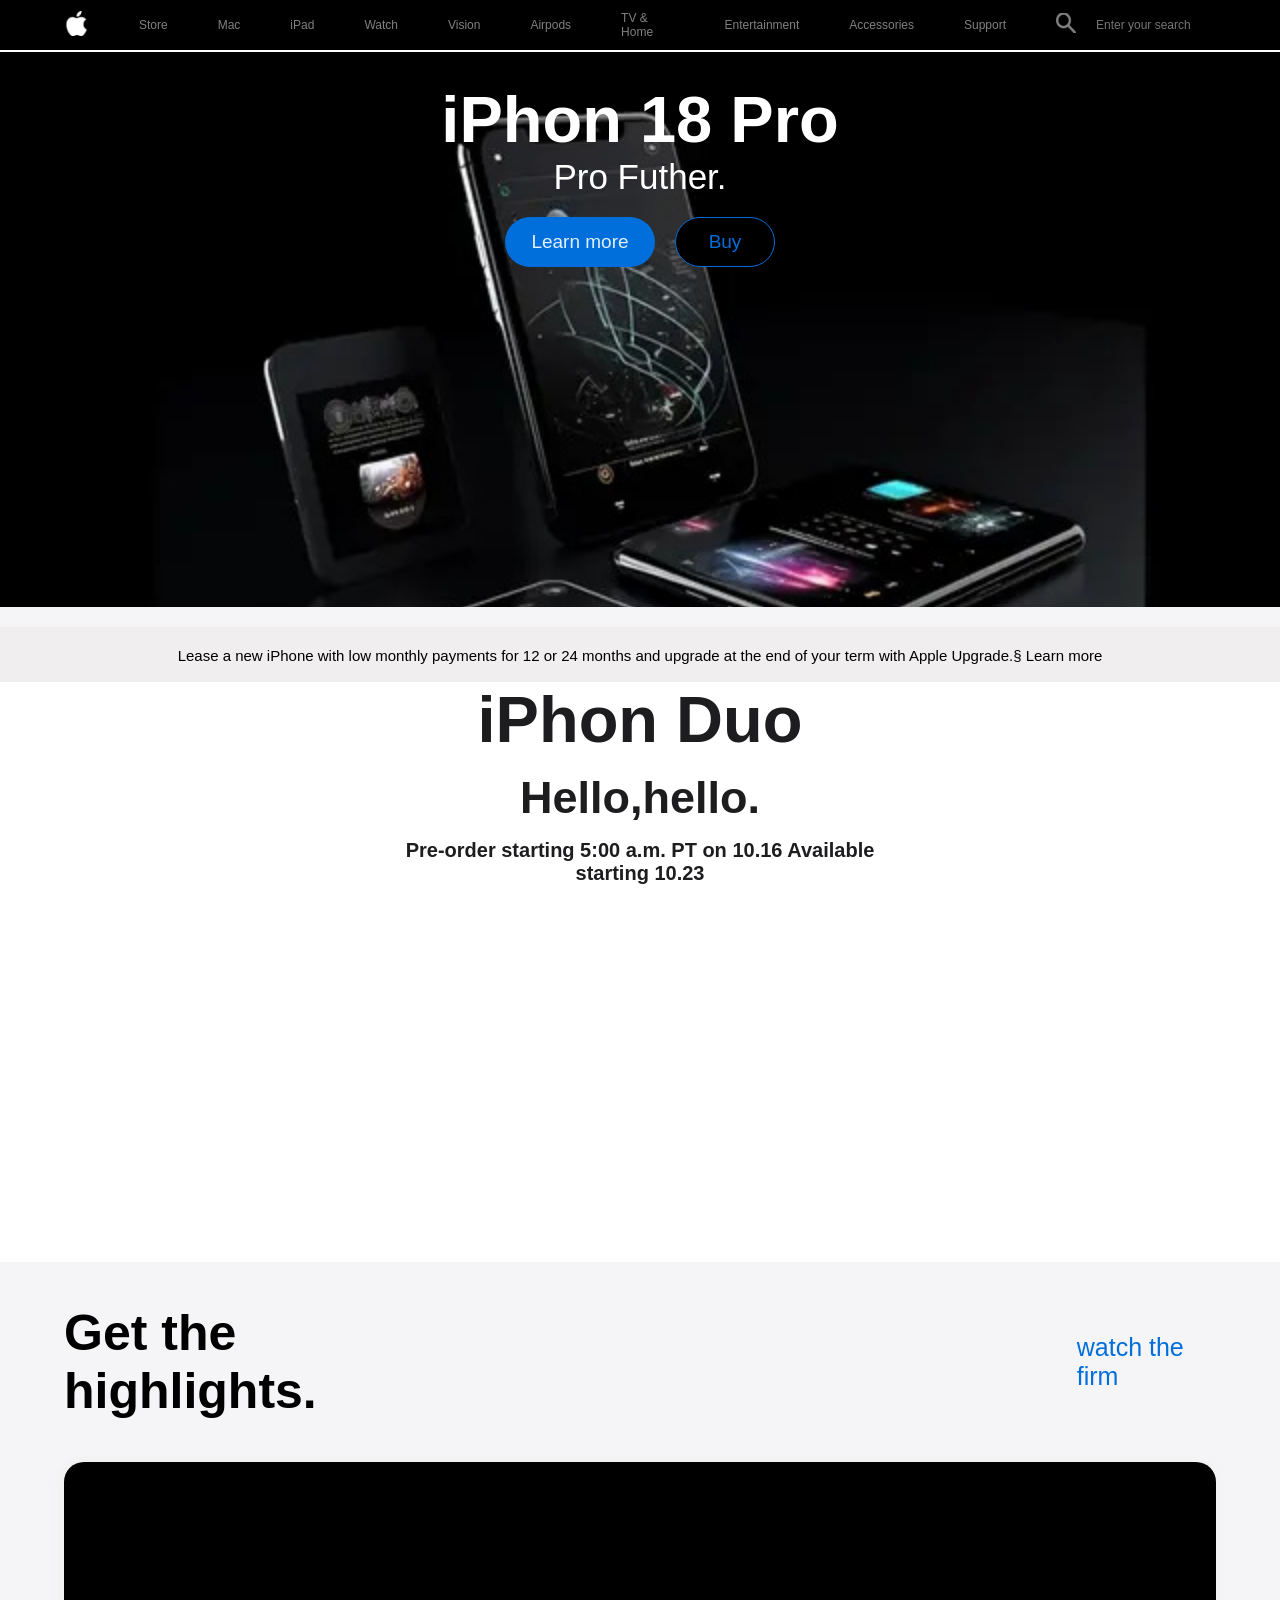
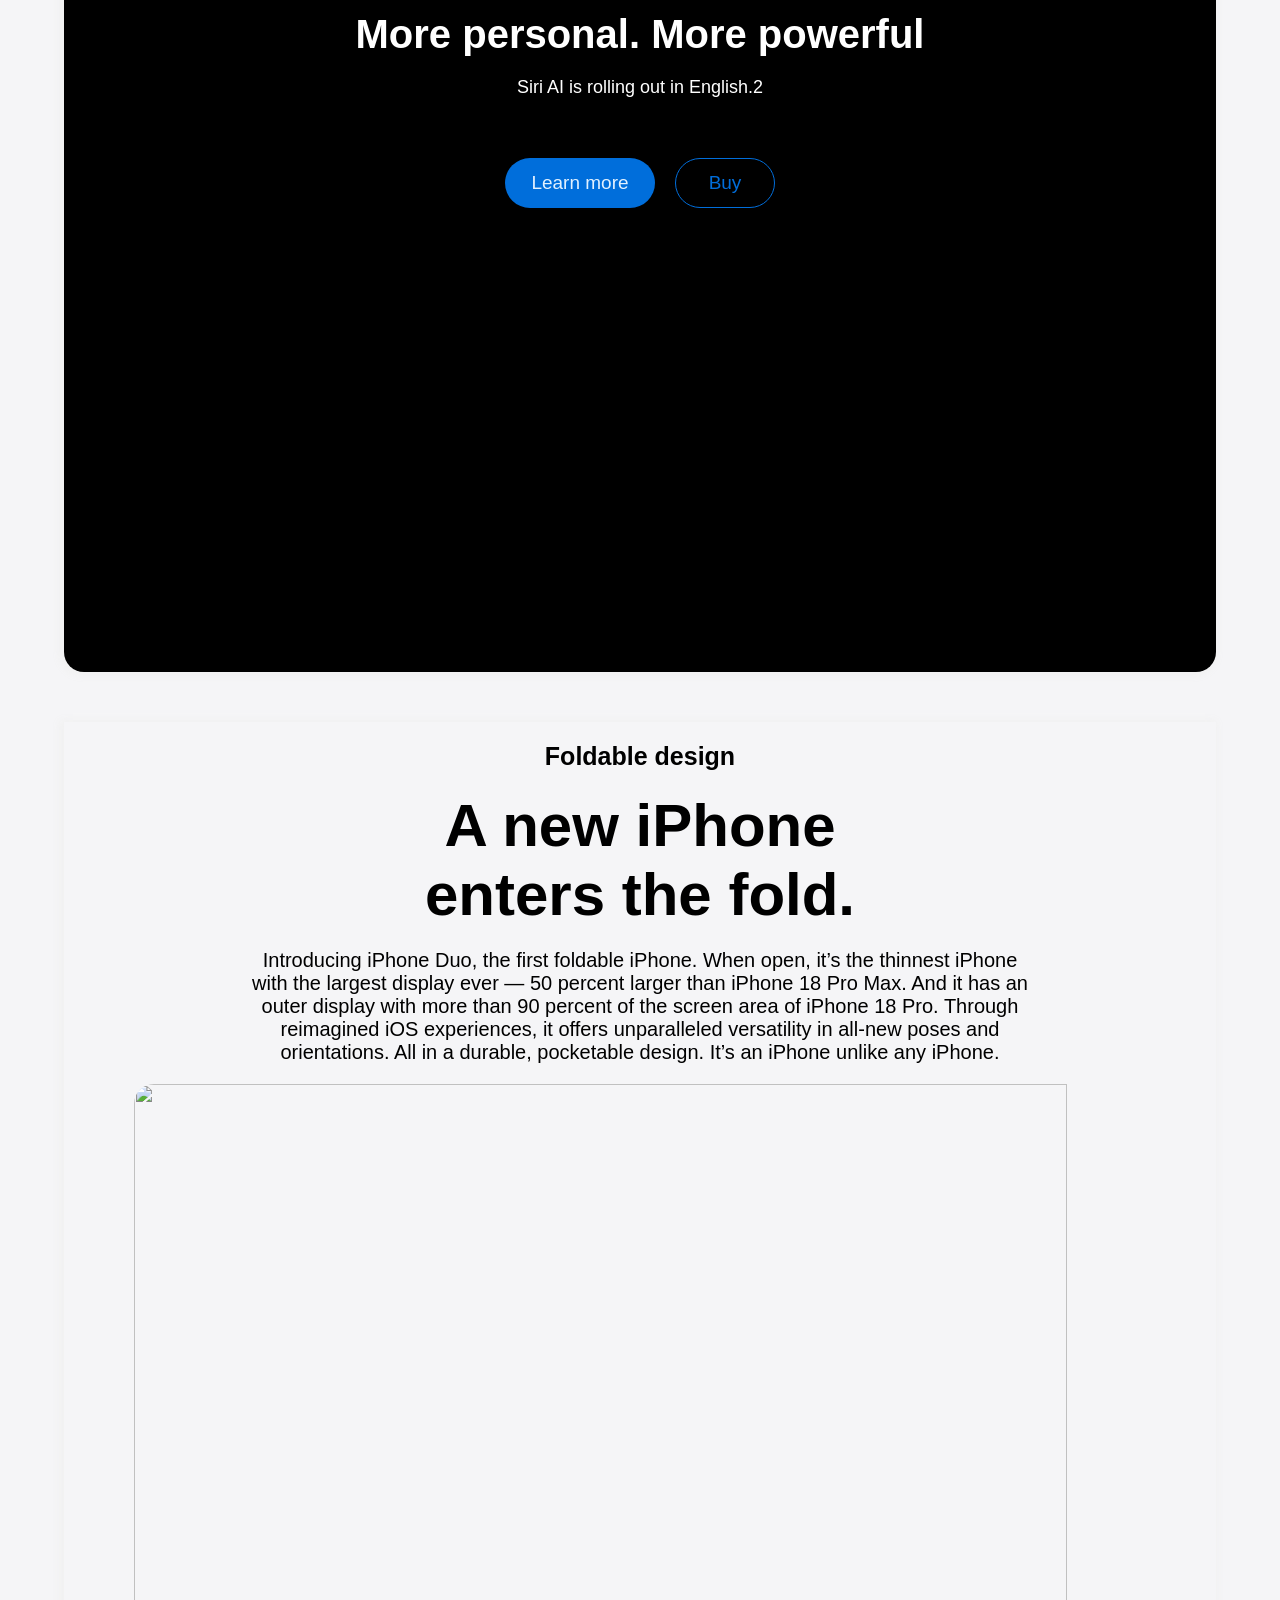
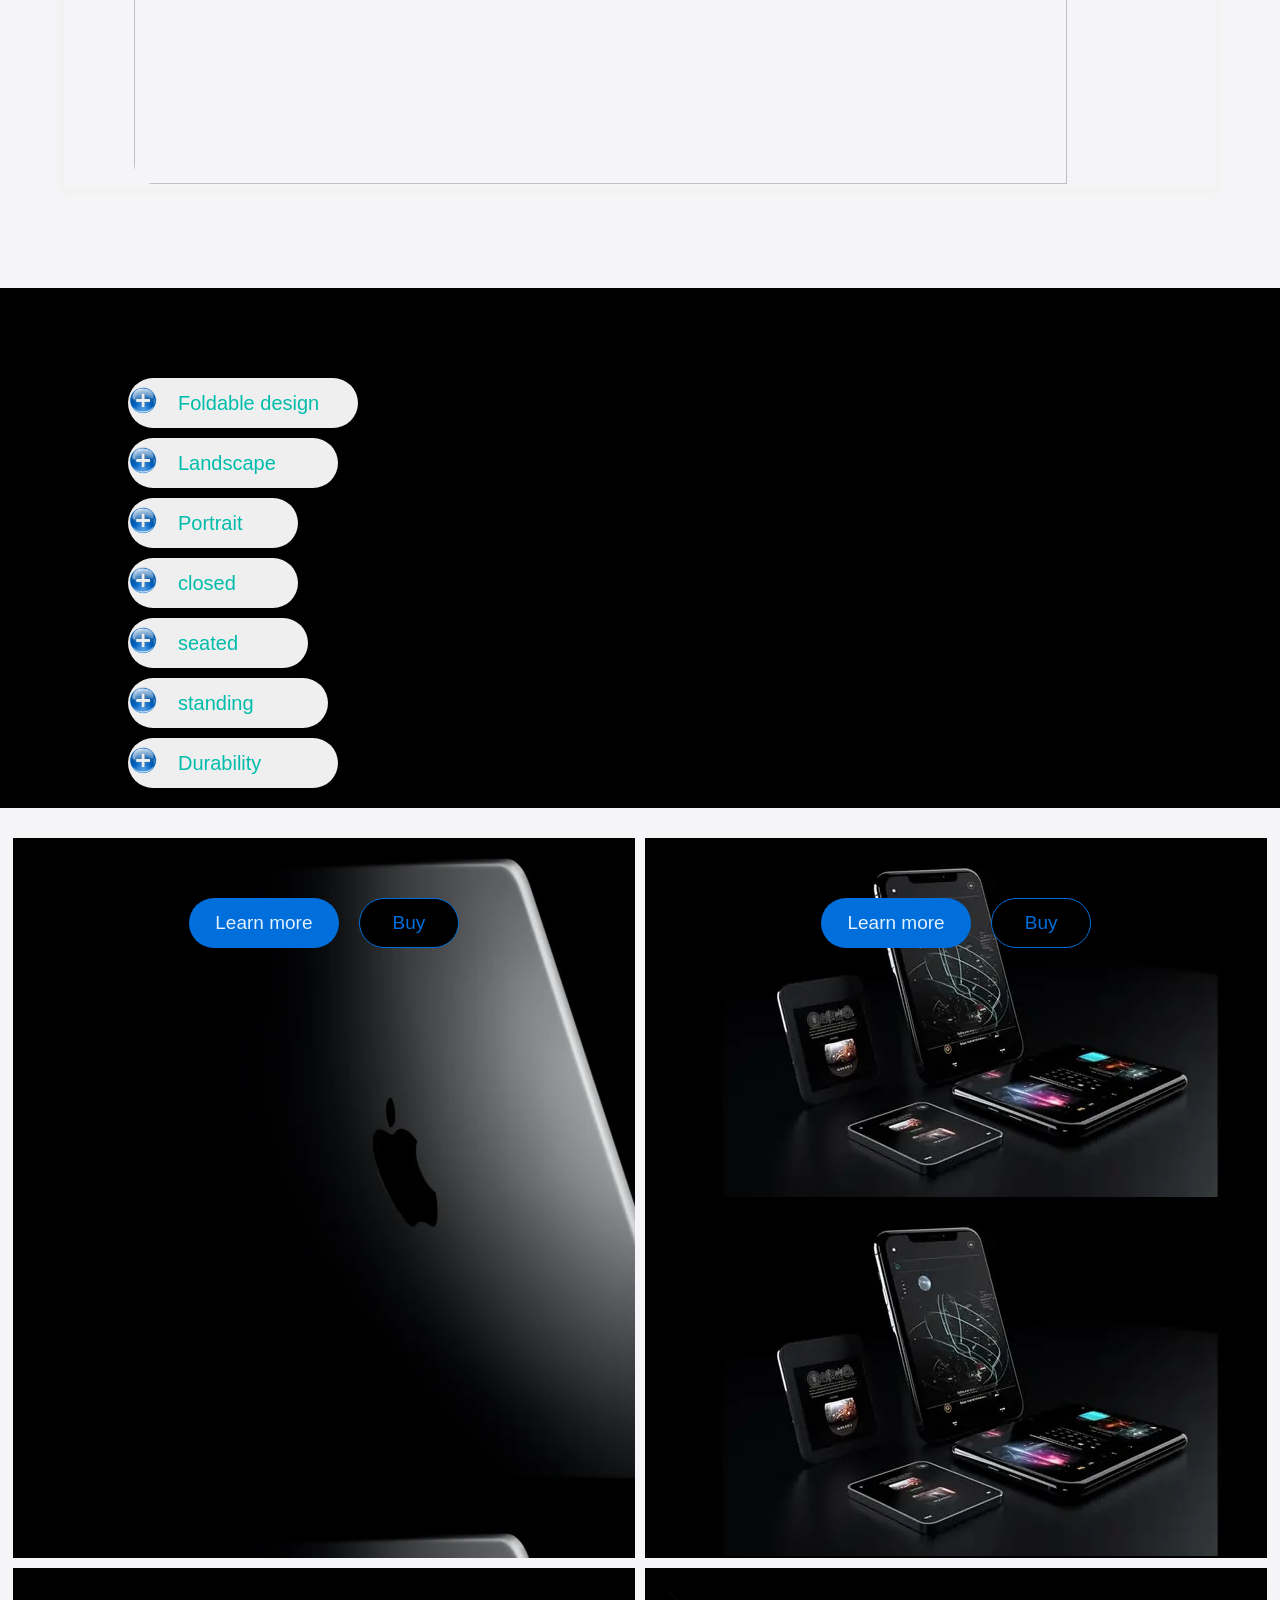
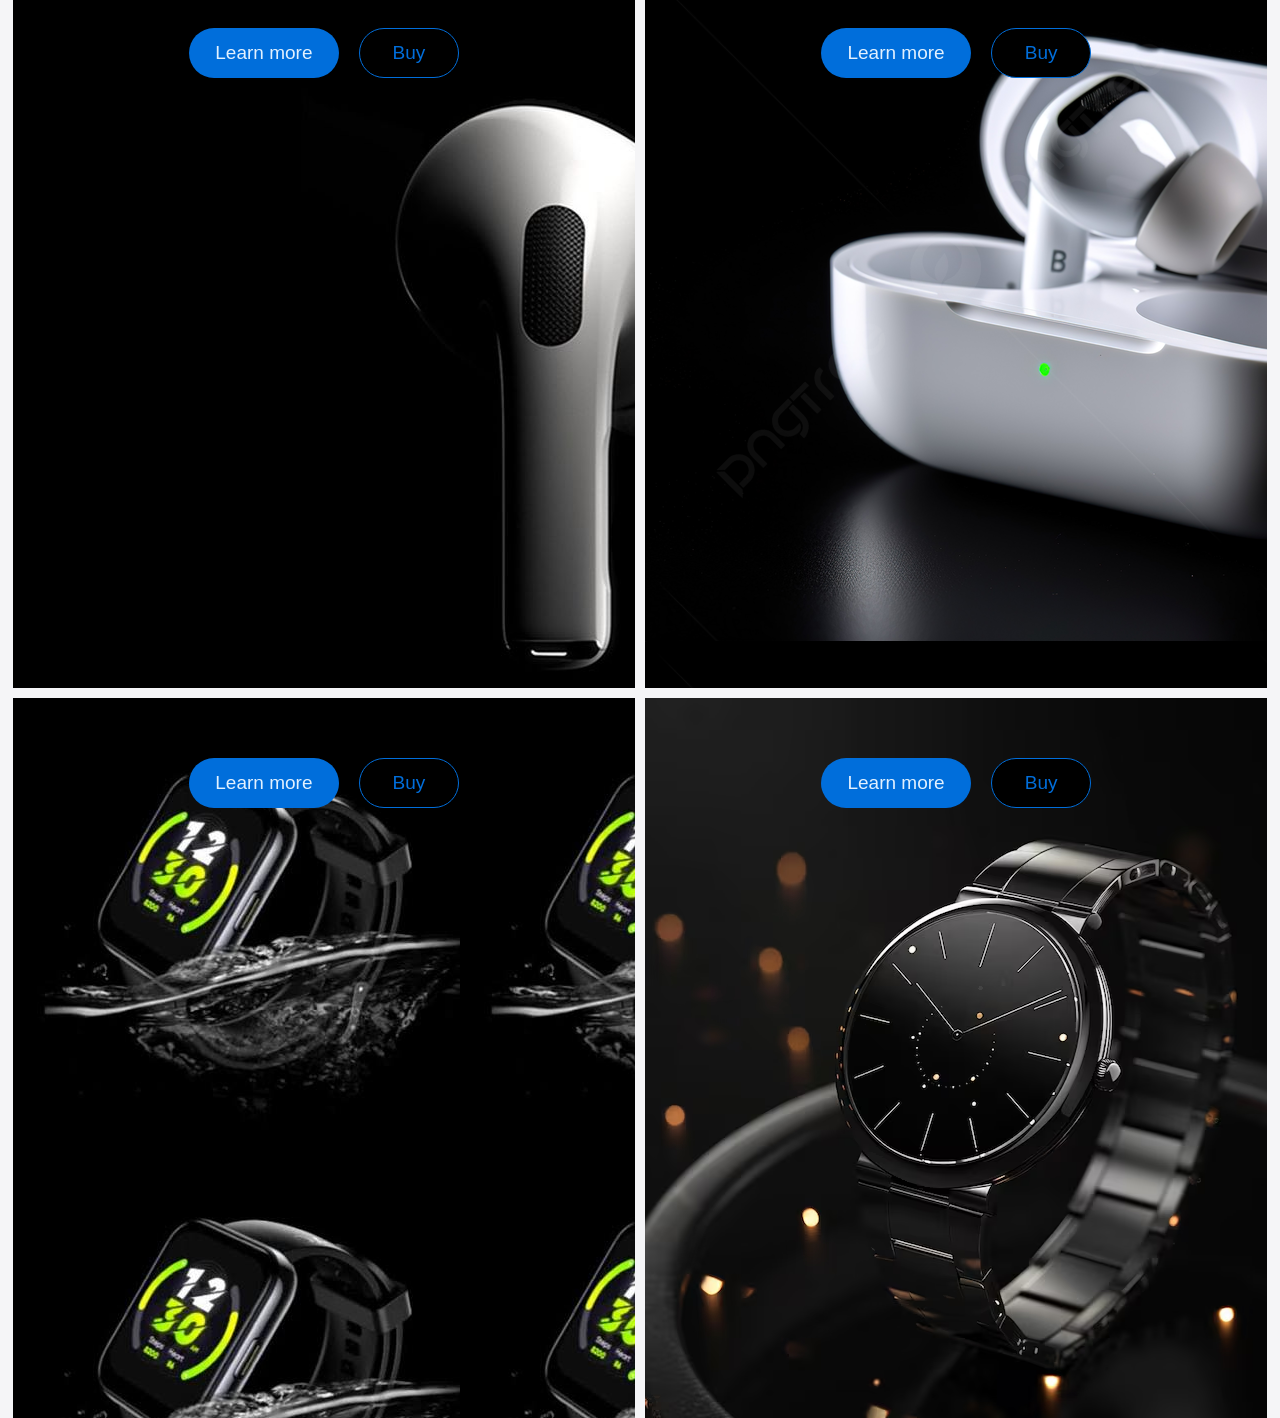
==== commit c9405224: "Hello" ====
--- a/Apple-websites-assignment-9/index.html
+++ b/Apple-websites-assignment-9/index.html
@@ -111,7 +111,8 @@
             percent of the screen area of iPhone 18 Pro. Through <br> reimagined iOS experiences, it offers unparalleled
             versatility in all-new poses and <br> orientations. All in a durable, pocketable design. It’s an iPhone
             unlike any iPhone.</p>
-       <img src="https://is1-ssl.mzstatic.com/image/thumb/Features211/v4/e9/7b/bd/e97bbd89-c9ae-c79f-b533-bb9a806e5bf0/f81d102b-27cf-4041-814e-89a13fa320e3.png/226x226sr.jpg" alt>
+        <img src="https://is1-ssl.mzstatic.com/image/thumb/Features211/v4/e9/7b/bd/e97bbd89-c9ae-c79f-b533-bb9a806e5bf0/f81d102b-27cf-4041-814e-89a13fa320e3.png/226x226sr.jpg"
+            alt>
     </div>
 
     <div class="content4">
@@ -182,6 +183,79 @@
         </div>
 
     </div>
+
+    <div class="content5">
+        <div class="content5-grid">
+            
+            <div class="box-grid-content5 one">
+               <!-- <img src="hero-image.fill.size_1200x675.v1791533074.webp" alt=""> -->
+                 <div class="banner-button margin">
+                            <div class="button-ek">
+                                <button type="button">Learn more</button>
+                            </div>
+                            <div class="button-doo">
+                                <button type="button">Buy</button>
+                            </div>
+                        </div>
+            </div>
+            <div class="box-grid-content5 two">
+                <!-- <img src="pngtree-group-of-black-phones-shown-with-their-screens-and-data-image_2611806.jpg" alt=""> -->
+                  <div class="banner-button margin">
+                            <div class="button-ek">
+                                <button type="button">Learn more</button>
+                            </div>
+                            <div class="button-doo">
+                                <button type="button">Buy</button>
+                            </div>
+                        </div>
+            </div>
+            <div class="box-grid-content5 three">
+                <!-- <img src="airpods-pro-black-background.jpg" alt=""> -->
+                  <div class="banner-button margin">
+                            <div class="button-ek">
+                                <button type="button">Learn more</button>
+                            </div>
+                            <div class="button-doo">
+                                <button type="button">Buy</button>
+                            </div>
+                        </div>
+            </div>
+            <div class="box-grid-content5 four">
+                <!-- <img src="pngtree-apple-airpods-pro-on-a-black-surface-picture-image_2658468.jpg" alt=""> -->
+                  <div class="banner-button margin">
+                            <div class="button-ek">
+                                <button type="button">Learn more</button>
+                            </div>
+                            <div class="button-doo">
+                                <button type="button">Buy</button>
+                            </div>
+                        </div>
+            </div>
+            <div class="box-grid-content5 five">
+                <!-- <img src="images.jpeg" alt=""> -->
+                  <div class="banner-button margin">
+                            <div class="button-ek">
+                                <button type="button">Learn more</button>
+                            </div>
+                            <div class="button-doo">
+                                <button type="button">Buy</button>
+                            </div>
+                        </div>
+                        
+            </div>
+            <div class="box-grid-content5 six">
+                <!-- <img src="black-watch-with-black-face-sits-black-cloth_978914-17226.avif" alt=""> -->
+                  <div class="banner-button margin">
+                            <div class="button-ek">
+                                <button type="button">Learn more</button>
+                            </div>
+                            <div class="button-doo">
+                                <button type="button">Buy</button>
+                            </div>
+                        </div>
+            </div>
+        </div>
+    </div>
     </div>
 
 </body>
--- a/Apple-websites-assignment-9/style.css
+++ b/Apple-websites-assignment-9/style.css
@@ -364,6 +364,7 @@
     /* background-color: green; */
     /* margin-top: 50px; */
     justify-content: space-between;
+    padding-bottom: 20px;
 }
 .button:hover{
     cursor: pointer;
@@ -372,7 +373,7 @@
         border: 2px solid #019e8e;
 }
 button {
-    width: 250px;
+    width: 200px;
     height: 50px;
     border-radius: 50px;
     color:#00bdab;
@@ -478,3 +479,56 @@
         font-size: 17px;
     }
 }
+.content5{
+    width: 100%;
+    margin-top: 30px;
+}
+.content5-grid{
+    width: 98%;
+    display: grid;
+    grid-template-columns: 1fr 1fr;
+    gap: 10px;
+    margin: auto;
+}
+
+.box-grid-content5>img{
+    width: 100%;
+    height: 80vh;
+    background-color: black;
+    /* background-image: url("box-grid-content5"); */
+}
+
+.one{
+    background-image: url("hero-image.fill.size_1200x675.v1791533074.webp");
+      width: 100%;
+    height: 80vh;
+}
+
+.two{
+    background-image: url("pngtree-group-of-black-phones-shown-with-their-screens-and-data-image_2611806.jpg");
+      width: 100%;
+    height: 80vh;
+}
+.three{
+    background-image: url("airpods-pro-black-background.jpg");
+      width: 100%;
+    height: 80vh;
+}
+
+.four{
+    background-image: url("pngtree-apple-airpods-pro-on-a-black-surface-picture-image_2658468.jpg");
+      width: 100%;
+    height: 80vh;
+}
+
+.five{
+    background-image: url("images.jpeg");
+      width: 100%;
+    height: 80vh;
+}
+
+.six{
+    background-image: url("black-watch-with-black-face-sits-black-cloth_978914-17226.avif");
+      width: 100%;
+    height: 80vh;
+}
